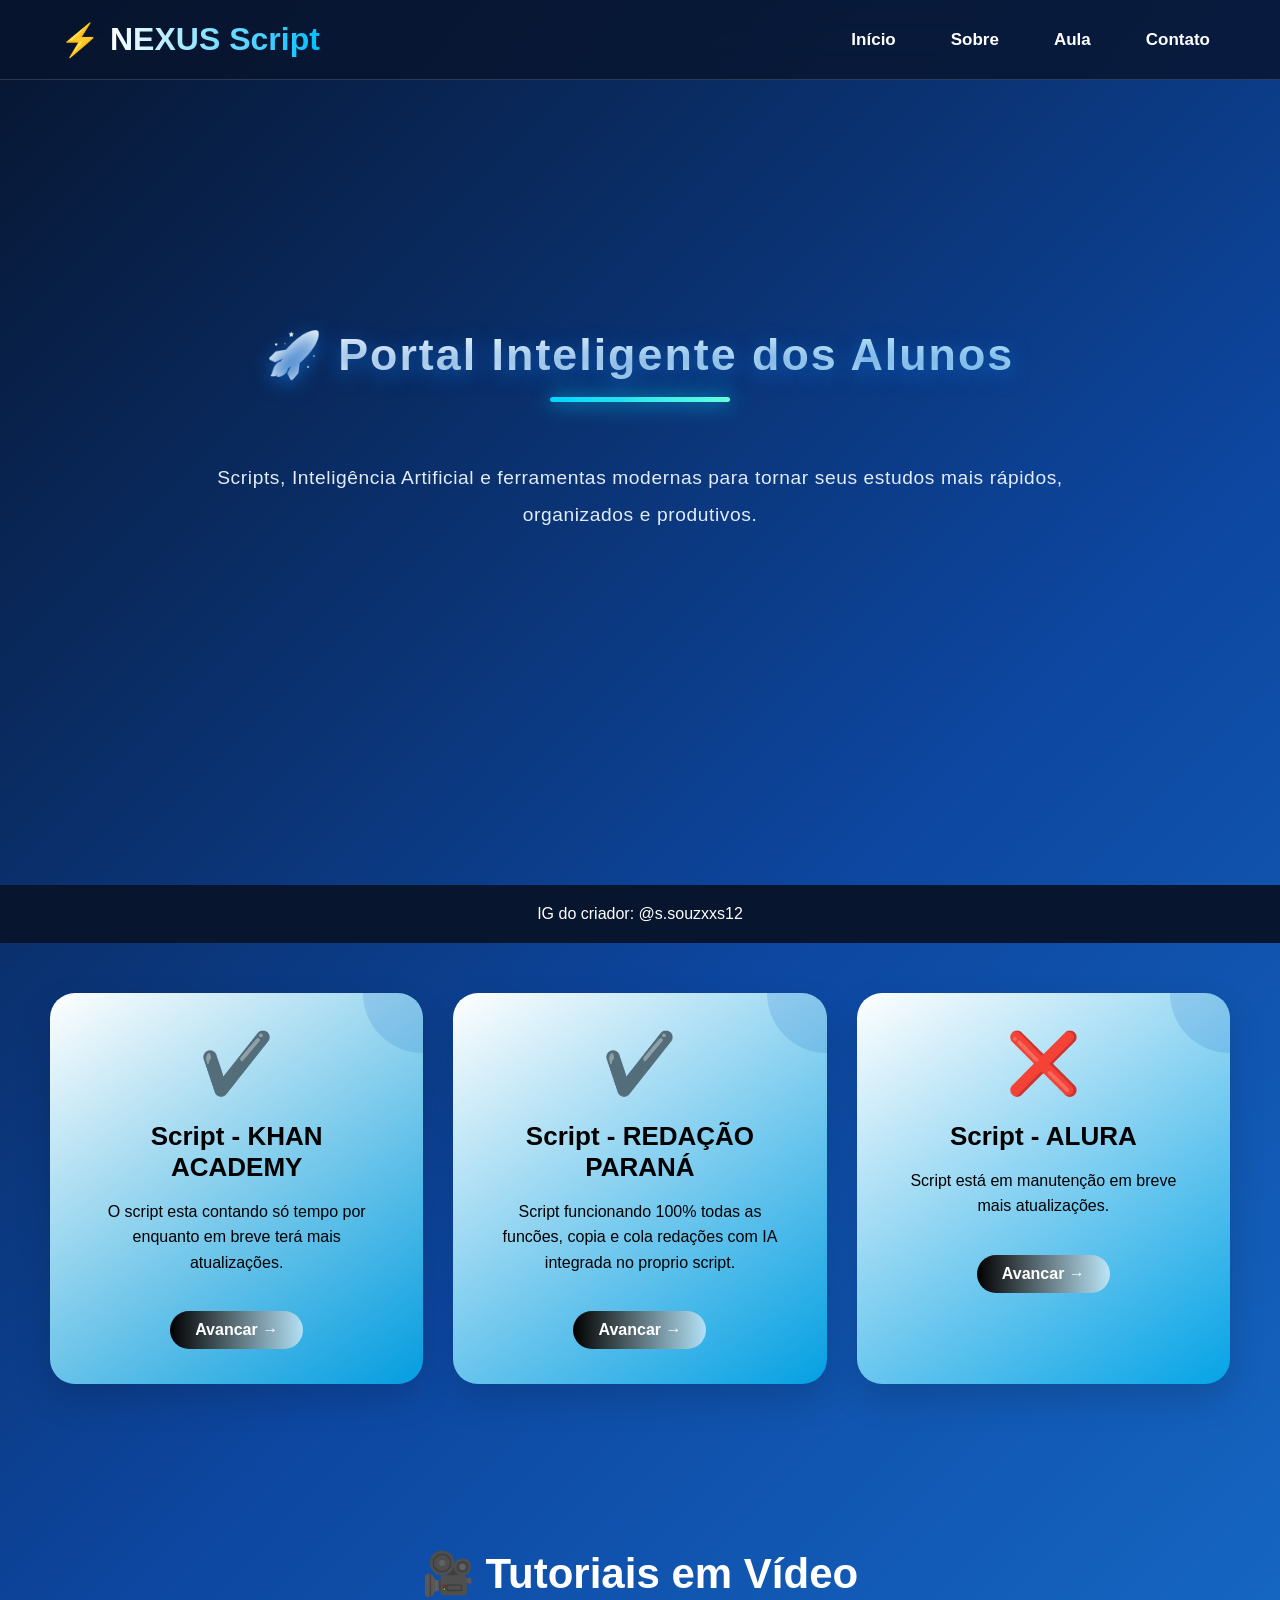
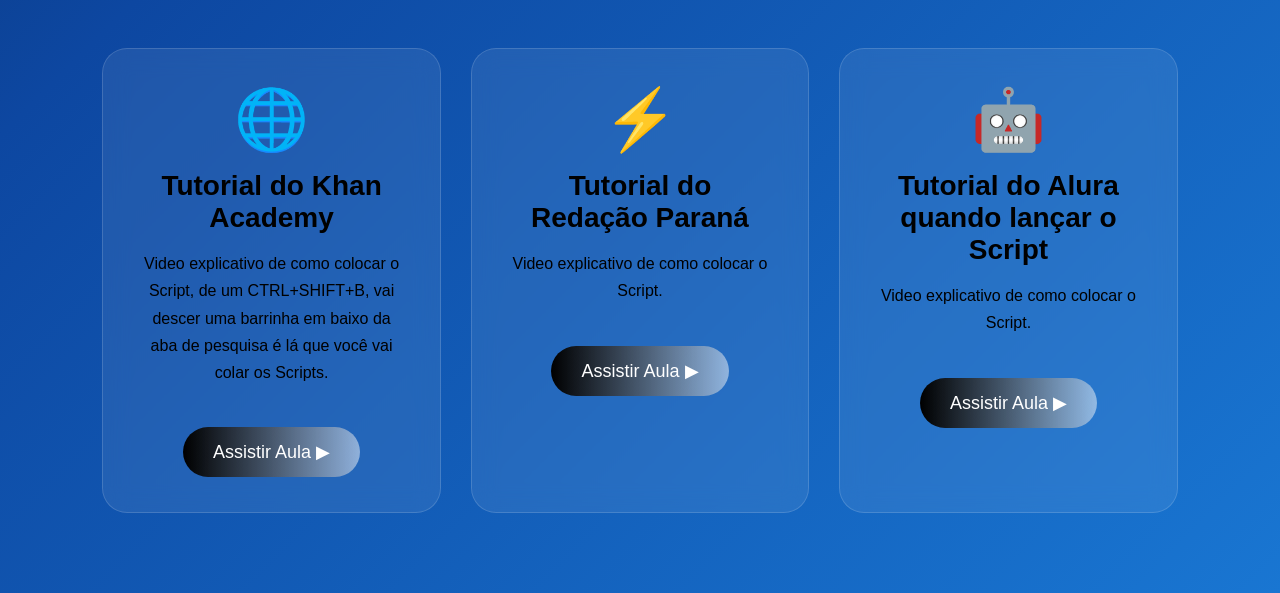
==== index.html @ b3b0631f "Add files via upload" ====
<!DOCTYPE html>
<html>
<head>
<title>Portal Inteligentes</title>
<link rel="stylesheet" href="style.css">
</head>
<body>

<header class="header">

    <div class="logo">
      ⚡​​ <span>NEXUS Script</span>
    </div>

    <nav>

        <a href="index.html">Início</a>

        <a href="sobre.html">Sobre</a>

        <a href="aula.html">Aula</a>

        <a href="contato.html">Contato</a>

    </nav>

</header>

<section class="hero">

    <h1 class="titulo">
       🚀 Portal Inteligente dos Alunos
    </h1>

    <p class="subtitulo">
        Scripts, Inteligência Artificial e ferramentas modernas para tornar seus estudos
        mais rápidos, organizados e produtivos.
    </p>

</section>

<footer>IG do criador: @s.souzxxs12</footer>

<script src="script.js"></script>
</body>
</html>

<div class="botoes-agro">

<a href="frases-khan.html" class="agro-card">

<div class="icone">✔️</div>

<h2>Script - KHAN ACADEMY</h2>

<p>
O script esta contando só tempo por enquanto
em breve terá mais atualizações.
</p>

<span>Avancar →</span>

</a>


<a href="frases-redacao.html" class="agro-card">

<div class="icone">✔️</div>

<h2>Script - REDAÇÃO PARANÁ</h2>

<p>
Script funcionando 100% todas as funcões, 
copia e cola redações com IA integrada no
proprio script.
</p>

<span>Avancar →</span>

</a>


<a href="frases-alura.html" class="agro-card">

<div class="icone">❌​</div>

<h2>Script - ALURA</h2>

<p>
Script está em manutenção em breve mais
atualizações.
</p>

<span>Avancar →</span>

</a>

</div>

<section class="videos">

    <h2>🎥 Tutoriais em Vídeo</h2>

    <div class="video-grid">

        <a href="https://www.youtube.com/watch?v=FdOSNhRBIvY"
           target="_blank"
           class="video-card">

            <div class="icone">​​🌐​</div>

            <h3>Tutorial do Khan Academy</h3>

            <p>Video explicativo de como colocar o Script,
              de um CTRL+SHIFT+B, vai descer uma barrinha em baixo
              da aba de pesquisa é lá que você vai colar os Scripts.
            </p>

            <button>Assistir Aula ▶</button>

        </a>

        <a href="https://www.youtube.com/watch?v=uco6rOtV8s8"
           target="_blank"
           class="video-card">

            <div class="icone">⚡</div>

            <h3>Tutorial do Redação Paraná</h3>

            <p>Video explicativo de como colocar o Script.</p>

            <button>Assistir Aula ▶</button>

        </a>

        <a href="https://www.youtube.com/results?search_query=engenharia+de+prompt+chatgpt"
           target="_blank"
           class="video-card">

            <div class="icone">🤖</div>

            <h3>Tutorial do Alura quando lançar o Script</h3>

            <p>Video explicativo de como colocar o Script.</p>

            <button>Assistir Aula ▶</button>

        </a>

    </div>

</section>
---- style.css ----
:root{
  --verde:#134e9f;
  --azul:#3498db;
  --bg:#6cbae2;
  --text:#000000;
  --card:#0f2db1;
  --shadow:0 10px 25px rgba(28, 12, 173, 0.26);
}

body.dark{
  --bg:#244a97;
  --text:#284e9b;
  --card:#162033;
}

body{

margin:0;

font-family:'Poppins',sans-serif;

background:
linear-gradient(135deg,#07152f,#0d3b82,#2196f3);

min-height:100vh;

color:white;

overflow-x:hidden;

}

nav a{
  color:white;
  margin:0 10px;
  text-decoration:none;
  font-weight:bold;
  position:relative;
}

nav a::after{
  content:"";
  position:absolute;
  left:0;
  bottom:-5px;
  width:0;
  height:2px;
  background:white;
  transition:0.3s;
}

nav a:hover::after{
  width:100%;
}

/* HERO */
.hero{
  height:85vh;
  background:url('imagens/banner.jpg') center/cover no-repeat;
  display:flex;
  flex-direction:column;
  justify-content:center;
  align-items:center;
  text-align:center;
  color:rgb(255, 255, 255);
  padding:20px;
  animation:fadeIn 1s ease;
}

.hero h1{
  font-size:2.8rem;
  text-shadow:0 5px 20px rgba(13, 96, 190, 0.877);
}

.hero p{
  margin-top:10px;
  font-size:1.2rem;
}

/* BOTÃO PREMIUM */
.btn{
  margin-top:15px;
  padding:12px 25px;
  border:none;
  border-radius:12px;
  cursor:pointer;
  background:linear-gradient(90deg,var(--verde),var(--azul));
  color:rgba(8, 168, 196, 0.87);
  font-weight:bold;
  transition:0.3s;
  box-shadow:var(--shadow);
}

.btn:hover{
  transform:scale(1.05);
  filter:brightness(1.1);
}

/* CARDS */
.grid{
  display:grid;
  grid-template-columns:repeat(auto-fit,minmax(260px,1fr));
  gap:20px;
  padding:40px;
}

.card{
  background:var(--card);
  padding:20px;
  border-radius:16px;
  box-shadow:var(--shadow);
  transition:0.3s;
  animation:slideUp 0.6s ease;
}

.card:hover{
  transform:translateY(-8px);
}

/* FORM */
form{
  max-width:420px;
  margin:auto;
  display:flex;
  flex-direction:column;
  gap:12px;
  padding:20px;
}

input,textarea{
  padding:12px;
  border-radius:10px;
  border:1px solid #ccc;
  outline:none;
}

/* FOOTER */
footer{
  text-align:center;
  padding:25px;
  background:#141557;
  color:white;
  margin-top:40px;
}

/* ANIMAÇÕES */
@keyframes fadeIn{
  from{opacity:0}
  to{opacity:1}
}

@keyframes slideUp{
  from{transform:translateY(30px);opacity:0}
  to{transform:translateY(0);opacity:1}
}

/* QUIZ */
.quiz-box{
  max-width:600px;
  margin:auto;
  padding:20px;
}

.progress{
  height:10px;
  background:#ddd;
  border-radius:10px;
  overflow:hidden;
  margin-bottom:20px;
}

.progress-bar{
  height:100%;
  width:0%;
  background:linear-gradient(90deg,var(--verde),var(--azul));
  transition:0.3s;
}

.option{
  display:block;
  margin:10px 0;
}

/* BOTÕES AGRO PREMIUM */

.botoes-agro{

display:grid;

grid-template-columns:repeat(auto-fit,minmax(280px,1fr));

gap:30px;

padding:50px;

}



.agro-card{

background:linear-gradient(
145deg,
#ffffff,
#00bdf7b9
);

border-radius:25px;

padding:35px;

text-align:center;

text-decoration:none;

color:var(--text);

box-shadow:0 15px 35px rgba(0,0,0,0.15);

transition:0.4s;

position:relative;

overflow:hidden;

}



.agro-card::before{

content:"";

position:absolute;

width:120px;

height:120px;

background:#2e78cc;

border-radius:50%;

top:-60px;

right:-60px;

opacity:0.2;

}



.agro-card:hover{

transform:translateY(-12px) scale(1.03);

box-shadow:0 25px 50px rgba(0,0,0,0.25);

}



.icone{

font-size:55px;

margin-bottom:15px;

}



.agro-card h2{

font-size:26px;

margin-bottom:15px;

}



.agro-card p{

font-size:16px;

line-height:1.6;

}



.agro-card span{

display:inline-block;

margin-top:20px;

background:linear-gradient(
90deg,
#000000,
#ffffff9c
);

color:white;

padding:10px 25px;

border-radius:30px;

font-weight:bold;

transition:0.3s;

}


.agro-card:hover span{

padding-left:35px;

}

/* =========================
   RESPONSIVO CELULAR
========================= */

@media (max-width:768px){

/* MENU */

nav{

flex-direction:column;

gap:15px;

text-align:center;

padding:15px;

}


nav h1{

font-size:24px;

}


nav a{

display:inline-block;

margin:5px;

font-size:14px;

}


/* HERO */

.hero{

height:70vh;

padding:20px;

}


.hero h1{

font-size:32px;

line-height:1.2;

}


.hero p{

font-size:16px;

}



/* BOTÕES */

.btn{

padding:10px 18px;

font-size:14px;

}



/* CARDS */

.grid{

grid-template-columns:1fr;

padding:20px;

}


.card{

padding:18px;

}


/* TITULOS */

h2{

font-size:24px;

}


h3{

font-size:20px;

}


/* FORMULÁRIO */

form{

width:90%;

}



/* CHAT IA */

.chat-container{

width:95%;

margin:20px auto;

}


.chat-box{

height:350px;

}



/* FOOTER */

footer{

font-size:14px;

padding:20px;

}

}

.frases{

max-width:900px;

margin:auto;

padding:40px;

}


.frase{

background:rgb(0, 0, 0);

padding:25px;

margin-bottom:20px;

border-radius:15px;

box-shadow:0 10px 20px rgba(0,0,0,.15);

display:flex;

justify-content:space-between;

align-items:center;

gap:20px;

}


.frase p{

font-size:18px;

margin:0;

flex:1;

}


.frase button{

padding:12px 25px;

border:none;

border-radius:30px;

background:linear-gradient(90deg,#f0f0f0,#3b1bed);

color:white;

cursor:pointer;

font-weight:bold;

transition:.3s;

}


.frase button:hover{

transform:scale(1.05);

}

.pagina-frases{

font-family:'Poppins',sans-serif;

background:linear-gradient(135deg,#07162f,#0c2d63,#0e4ea3);

min-height:100vh;

margin:0;

color:white;

}


.topo{

text-align:center;

padding:50px;

}


.topo h1{

font-size:40px;

margin-bottom:10px;

}


.topo input{

width:350px;

max-width:90%;

padding:15px;

border:none;

border-radius:40px;

font-size:16px;

outline:none;

}


#lista-frases{

max-width:1000px;

margin:auto;

padding:30px;

display:grid;

gap:25px;

}


.frase-card{

background:rgba(255,255,255,.08);

backdrop-filter:blur(20px);

border:1px solid rgba(255,255,255,.15);

padding:30px;

border-radius:25px;

display:flex;

justify-content:space-between;

align-items:center;

transition:.3s;

}


.frase-card:hover{

transform:translateY(-8px);

box-shadow:0 20px 40px rgba(0,0,0,.35);

}


.texto-frase{

font-size:18px;

width:70%;

}


.frase-card button{

background:linear-gradient(90deg,#000000,#2196f3);

border:none;

padding:15px 30px;

border-radius:40px;

color:white;

font-weight:bold;

cursor:pointer;

transition:.3s;

}


.frase-card button:hover{

transform:scale(1.08);

}


#toast{

position:fixed;

bottom:30px;

right:30px;

background:#0d1d0c;

padding:15px 25px;

border-radius:30px;

display:none;

font-weight:bold;

}

/* ===========================
   BOTÃO VOLTAR PARA HOME
=========================== */

.voltar-home{
    padding:20px;
}

.btn-home{
    display:inline-flex;
    align-items:center;
    gap:10px;

    background:linear-gradient(135deg,#00c853,#2196f3);

    color:white;

    text-decoration:none;

    padding:14px 28px;

    border-radius:50px;

    font-size:16px;

    font-weight:bold;

    transition:.3s;

    box-shadow:0 8px 20px rgba(0,0,0,.25);
}

.btn-home:hover{

    transform:translateY(-4px);

    background:linear-gradient(135deg,#2196f3,#00c853);

    box-shadow:0 12px 25px rgba(33,150,243,.4);

}

/* ===========================
   BOTÃO VOLTAR
=========================== */

.voltar-container{
    padding:20px 40px;
}

.btn-voltar{
    display:inline-flex;
    align-items:center;
    gap:10px;

    padding:14px 28px;

    background:linear-gradient(135deg,#010503,#2196f3);

    color:#fff;

    text-decoration:none;

    border-radius:50px;

    font-size:17px;

    font-weight:600;

    box-shadow:0 8px 20px rgba(0,0,0,.25);

    transition:.3s;
}

.btn-voltar:hover{

    transform:translateY(-4px);

    box-shadow:0 12px 30px rgba(33,150,243,.45);

    background:linear-gradient(135deg,#2196f3,#00c853);

}

.quiz{

max-width:850px;

margin:50px auto;

padding:40px;

border-radius:30px;

background:rgba(255,255,255,.08);

backdrop-filter:blur(18px);

border:1px solid rgba(255,255,255,.18);

box-shadow:0 25px 60px rgba(0,0,0,.35);

}

.progress{

height:18px;

background:#ffffff22;

border-radius:50px;

overflow:hidden;

margin-bottom:30px;

}

.progress-bar{

height:100%;

background:linear-gradient(90deg,#00ff88,#00bfff);

transition:.4s;

}

.info{

display:flex;

justify-content:space-between;

margin-bottom:25px;

font-size:18px;

font-weight:bold;

}

h2{

font-size:34px;

margin-bottom:30px;

}

.option{

width:100%;

padding:18px;

margin:15px 0;

border:none;

border-radius:18px;

font-size:18px;

font-weight:600;

cursor:pointer;

background:linear-gradient(90deg,#1565c0,#42a5f5);

color:white;

transition:.3s;

}

.option:hover{

transform:translateY(-5px);

box-shadow:0 15px 30px rgba(33,150,243,.5);

}

.correct{

background:#00c853!important;

}


.wrong{

background:#e53935!important;

}

/*==========================
        HEADER
==========================*/

.header{

position:fixed;

top:0;

left:0;

width:100%;

height:80px;

display:flex;

justify-content:space-between;

align-items:center;

padding:0 60px;

background:rgba(8,20,46,.80);

backdrop-filter:blur(18px);

border-bottom:1px solid rgba(255,255,255,.15);

z-index:999;

box-sizing:border-box;

}

.logo{

font-size:32px;


font-weight:700;

color:#fff;

display:flex;

align-items:center;

gap:10px;

}

.logo span{

    background:linear-gradient(90deg,#ffffff,#00bfff);

    background-clip:text;
    -webkit-background-clip:text;

    color:transparent;
    -webkit-text-fill-color:transparent;

}

.header nav{

display:flex;

gap:35px;

}

.header nav a{

text-decoration:none;

color:white;

font-size:17px;

font-weight:600;

position:relative;

transition:.3s;

}

.header nav a::after{

content:"";

position:absolute;

bottom:-8px;

left:0;

width:0;

height:3px;

background:#00ff88;

transition:.3s;

}

.header nav a:hover{

color:#00ff88;

}

.header nav a:hover::after{

width:100%;

}

.dark-btn{

width:48px;

height:48px;

border:none;


border-radius:50%;

background:linear-gradient(135deg,#ffffff,#2196f3);

color:white;

font-size:22px;

cursor:pointer;

transition:.3s;

}

.dark-btn:hover{

transform:rotate(180deg) scale(1.1);

box-shadow:0 0 20px #2196f3;

}

/* =========================
   MODO ESCURO
========================= */

body.dark{
    background:#081421;
    color:white;
}

body.dark header{
    background:#0b1d2e;
}

body.dark .card{
    background:#10263d;
    color:white;
}

body.dark nav a{
    color:white;
}

body.dark footer{
    background:#05111c;
}

/*=========================
        RANKING
==========================*/

.ranking{

margin:60px auto;

max-width:900px;

padding:35px;

background:rgba(255,255,255,.08);

backdrop-filter:blur(18px);

border-radius:25px;

box-shadow:0 15px 35px rgba(0,0,0,.25);

}

.ranking h2{

text-align:center;

margin-bottom:30px;

color:#00ff88;

font-size:32px;

}

table{

width:100%;

border-collapse:collapse;

overflow:hidden;

border-radius:15px;

}

th{

background:#00b894;

color:white;

padding:18px;

font-size:18px;

}

td{

padding:16px;

text-align:center;

background:rgba(255,255,255,.07);

color:white;

}

tr:nth-child(even){

background:rgba(255,255,255,.04);

}

tr:hover{

background:rgba(0,255,136,.15);

}

.bannerQuiz{

padding:100px 20px;

text-align:center;

background:linear-gradient(135deg,#0b3d91,#1565c0,#42a5f5);

color:white;

}

.bannerQuiz h2{

font-size:55px;

margin-bottom:20px;

}

.bannerQuiz p{

font-size:22px;

max-width:700px;

margin:auto;

line-height:1.8;

}

.cardsQuiz{

display:grid;

grid-template-columns:repeat(auto-fit,minmax(250px,1fr));

gap:30px;

padding:60px;

}

.cardQuiz{

background:rgba(25, 113, 212, 0.781);

padding:35px;

border-radius:25px;

box-shadow:0 15px 30px rgba(0,0,0,.2);

transition:.4s;

}

.cardQuiz:hover{

transform:translateY(-10px);

}

.cardQuiz h3{

color:#000000d0;

margin-bottom:20px;

}

.informacoes{

padding:60px;

text-align:center;

}

.informacoes ul{

list-style:none;

padding:0;

font-size:20px;

line-height:2.2;

}

.botoesQuiz{

text-align:center;

margin:50px;

}

.btnJogar{

background:linear-gradient(90deg,#f5f5f5,#2196f3);

padding:18px 45px;

color:white;

text-decoration:none;

font-size:22px;

border-radius:50px;

font-weight:bold;

transition:.3s;

}

.btnJogar:hover{

transform:scale(1.08);

box-shadow:0 15px 35px rgba(33,150,243,.4);

}

body{

margin:0;

font-family:Poppins,sans-serif;

background:linear-gradient(135deg,#07152f,#0d47a1,#1976d2);

color:white;

}

.quiz-header{

display:flex;

justify-content:space-between;

align-items:center;

padding:20px 60px;

background:rgba(255,255,255,.08);

backdrop-filter:blur(15px);

}

.btn-home{

background:#0b3b96d7;

padding:12px 25px;

border-radius:40px;

color:white;

text-decoration:none;

}

.quiz-box{

width:90%;

max-width:900px;

margin:40px auto;

padding:40px;

border-radius:25px;

background:rgba(255,255,255,.08);

backdrop-filter:blur(18px);

}

.topo{

display:flex;

justify-content:space-between;

margin-bottom:25px;

font-weight:bold;

font-size:18px;

}

.progress{

height:18px;

background:#ffffff22;

border-radius:30px;

overflow:hidden;

margin-bottom:30px;

}

.barra{

height:100%;

width:0;

background:linear-gradient(90deg,#fafafa,#00bfff);

transition:.5s;

}

#pergunta{

margin-bottom:30px;

font-size:30px;

}

.alternativa{

display:block;

width:100%;

padding:18px;

margin:15px 0;

border:none;

border-radius:18px;

font-size:18px;

cursor:pointer;

background:#1565c0;

color:white;

transition:.3s;

}

.alternativa:hover{

transform:translateY(-5px);

background:#1e88e5;

}

.btn-next{

margin-top:25px;

padding:18px 40px;

border:none;

border-radius:50px;

background:#061e8ac9;

color:white;

font-size:18px;

cursor:pointer;

}

.resultado{

text-align:center;

padding:50px;

}

.ranking{

max-width:900px;

margin:60px auto;

background:rgba(255,255,255,.08);

padding:30px;

border-radius:20px;

}

table{

width:100%;

border-collapse:collapse;

}

th,td{

padding:15px;

text-align:center;

}

th{

background:#00b894;

}

td{

background:rgba(255,255,255,.05);

}

.frases{

max-width:900px;

margin:auto;

padding:40px;

}

.voltar {
    position: relative;
    display: inline-block;
    padding: 15px 30px;
    background: linear-gradient(45deg, #ffffff, #1136af);
    color: white;
    font-weight: bold;
    text-decoration: none;
    border-radius: 30px;
    overflow: hidden;
    transition: 0.4s;
    box-shadow: 0 0 15px #0508c598;
}

.voltar:hover {
    transform: scale(1.1);
    box-shadow: 
    0 0 20px #0030b6,
    0 0 40px #ffffff;
}

/* Transição ao sair da página */
.fade-out {
    animation: desaparecer 0.8s forwards;
}

@keyframes desaparecer {

    0% {
        opacity: 1;
        filter: blur(1);
        transform: scale(1);
    }

    100% {
        opacity: 0;
        filter: blur(10px);
        transform: scale(1.05);
    }
}


/* Partículas verdes */
.particulas span {
    position: fixed;
    width: 8px;
    height: 8px;
    background: #060707a8;
    border-radius: 50%;
    animation: subir 5s infinite;
    opacity: 0.7;
}


@keyframes subir {

    from {
        transform: translateY(100vh);
    }

    to {
        transform: translateY(-10vh);
    }

}

.hero{
    display:flex;
    flex-direction:column;
    justify-content:center;
    align-items:center;
    min-height:75vh;
    text-align:center;
    padding:40px;
}

.titulo{

    font-family:'Poppins',sans-serif;

    font-size:clamp(3rem,6vw,5rem);

    font-weight:800;

    line-height:1.1;

    letter-spacing:2px;

    background:linear-gradient(
    90deg,
    #ffffff,
    #b3e5fc,
    #64b5f6,
    #ffffff);

    background-size:300%;

    -webkit-background-clip:text;
    background-clip:text;

    -webkit-text-fill-color:transparent;

    animation:brilho 6s linear infinite;

    text-shadow:
    0 0 20px rgba(0,150,255,.4),
    0 0 40px rgba(0,150,255,.2);

    margin-bottom:30px;

}

.subtitulo{

    max-width:900px;

    font-size:1.5rem;

    color:#eef6ff;

    line-height:1.9;

    font-weight:300;

    letter-spacing:.6px;

    opacity:.95;

    animation:fadeUp 1.5s ease;

}

@keyframes brilho{

0%{
background-position:0%;
}

100%{
background-position:300%;
}

}

@keyframes fadeUp{

from{

opacity:0;

transform:translateY(40px);

}

to{

opacity:1;

transform:translateY(0);

}

}

.titulo:hover{

transform:scale(1.03);

transition:.4s;

filter:drop-shadow(0 0 25px #4fc3f7);

cursor:default;

}

.titulo::after{

content:"";

display:block;

width:180px;

height:5px;

margin:18px auto;

border-radius:50px;

background:linear-gradient(90deg,#00d4ff,#64ffda);

box-shadow:0 0 20px #00d4ff;

}

.bannerSobre{

padding:120px 30px;

text-align:center;

background:linear-gradient(135deg,#0b2d66,#1565c0,#42a5f5);

color:rgb(255, 255, 255);

}

.bannerSobre h1{

font-size:55px;

margin-bottom:20px;

font-weight:800;

}

.bannerSobre p{

font-size:22px;

max-width:900px;

margin:auto;

line-height:1.8;

}

.sobreContainer{

display:grid;

grid-template-columns:repeat(auto-fit,minmax(320px,1fr));

gap:30px;

padding:70px;

}

.cardSobre{

background:rgb(21, 11, 161);

padding:35px;

border-radius:25px;

box-shadow:0 15px 35px rgba(0,0,0,.15);

transition:.4s;

}

.cardSobre:hover{

transform:translateY(-10px);

}

.cardSobre h2{

color:#ffffff;

margin-bottom:20px;

}

.cardSobre ul{

padding-left:20px;

line-height:2;

}

.tecnologias{

display:flex;

gap:10px;

flex-wrap:wrap;

margin-top:20px;

}

.tecnologias span{

background:#1565c0;

color:rgb(255, 255, 255);

padding:10px 18px;

border-radius:30px;

font-weight:600;

}

.estatisticas{

display:grid;

grid-template-columns:repeat(auto-fit,minmax(180px,1fr));

text-align:center;

padding:70px;

background:#0463bd;

}

.estatisticas h2{

font-size:55px;

color:#ffffff;

margin-bottom:10px;

}

.final{

padding:100px 30px;

text-align:center;

background:linear-gradient(135deg,#0d47a1,#1976d2);

color:rgb(255, 255, 255);

}

.final h2{

font-size:45px;

margin-bottom:20px;

}

.final p{

max-width:800px;

margin:auto;

font-size:20px;

line-height:1.8;

margin-bottom:40px;

}

.btnVoltar{

background:white;

color:#000000;

padding:18px 40px;

text-decoration:none;

font-weight:bold;

border-radius:50px;

transition:.3s;

}

.btnVoltar:hover{

background:#00c853;

color:white;

}

footer{

background:#07152f;

color:white;

text-align:center;

padding:20px;

}

.contato{

max-width:700px;

margin:60px auto;

padding:40px;

background:rgba(0, 0, 0, 0.534);

border-radius:20px;

box-shadow:0 15px 30px rgba(0,0,0,.2);

text-align:center;

}

.contato input,
.contato textarea{

width:100%;

padding:16px;

margin:15px 0;

border:none;

border-radius:12px;

background:#13010138;

font-size:17px;

}

.contato button{

width:100%;

padding:18px;

border:none;

border-radius:40px;

background:linear-gradient(90deg,#ffffff,#2196f3);

color:rgb(0, 0, 0);

font-size:20px;

cursor:pointer;

transition:.3s;

}

.contato button:hover{

transform:scale(1.03);

}

.voltar{

display:inline-block;

margin-top:25px;

text-decoration:none;

font-weight:bold;

color:#020e1b;

}

.videos{

padding:80px 8%;

text-align:center;

}

.videos h2{

font-size:42px;

margin-bottom:50px;

color:white;

}

.video-grid{

display:grid;

grid-template-columns:repeat(auto-fit,minmax(300px,1fr));

gap:30px;

}

.video-card{

background:rgba(255,255,255,.08);

backdrop-filter:blur(12px);

border-radius:25px;

padding:35px;

text-decoration:none;

color:rgb(0, 0, 0);

transition:.4s;

border:1px solid rgba(255,255,255,.15);

}

.video-card:hover{

transform:translateY(-12px);

box-shadow:0 15px 40px rgba(0,180,255,.45);

}

.icone{

font-size:60px;

margin-bottom:15px;

}

.video-card h3{

font-size:28px;

margin:15px 0;

}

.video-card p{

color:#000000;

line-height:1.7;

}

.video-card button{

margin-top:25px;

padding:14px 30px;

border:none;

border-radius:40px;

background:linear-gradient(90deg,#000000,#fdfdfd7e);

color:white;

font-size:18px;

cursor:pointer;

transition:.3s;

}

.video-card button:hover{

transform:scale(1.05);

}
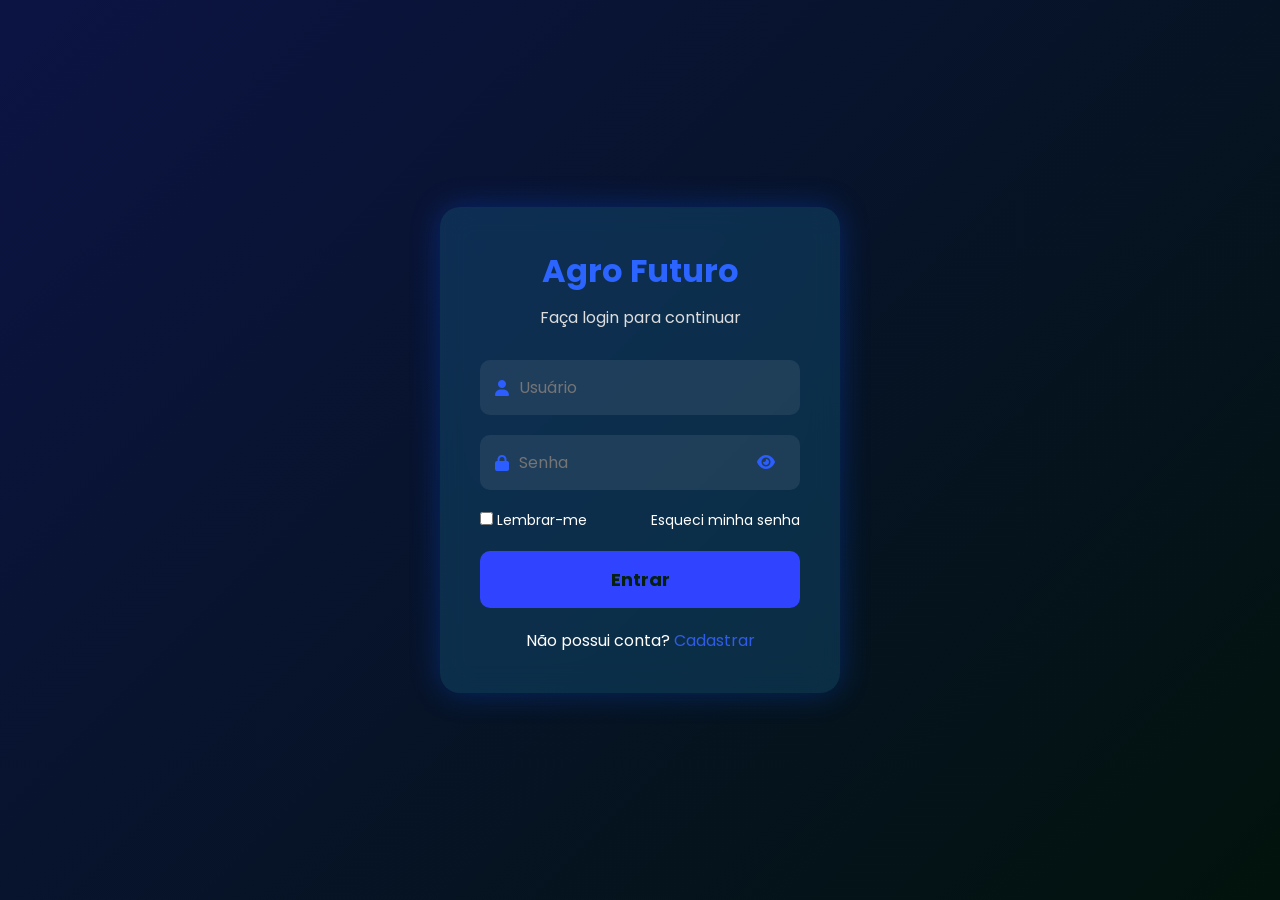
==== commit 3be14aca: "Add files via upload" ====
--- a/index.html
+++ b/index.html
@@ -1,153 +1,84 @@
 <!DOCTYPE html>
-<html>
+<html lang="pt-BR">
 <head>
-<title>Portal Inteligentes</title>
-<link rel="stylesheet" href="style.css">
+<meta charset="UTF-8">
+<meta name="viewport" content="width=device-width, initial-scale=1.0">
+
+<title>Login | Agro Futuro</title>
+
+<link rel="stylesheet" href="login.css">
+
+<link rel="preconnect" href="https://fonts.googleapis.com">
+<link href="https://fonts.googleapis.com/css2?family=Poppins:wght@300;400;600;700&display=swap" rel="stylesheet">
+
+<link rel="stylesheet"
+href="https://cdnjs.cloudflare.com/ajax/libs/font-awesome/6.5.2/css/all.min.css">
 </head>
+
 <body>
 
-<header class="header">
+<div class="background"></div>
 
-    <div class="logo">
-      ⚡​​ <span>NEXUS Script</span>
-    </div>
+<div class="login-box">
 
-    <nav>
+<h1>Agro Futuro</h1>
 
-        <a href="index.html">Início</a>
+<p>Faça login para continuar</p>
 
-        <a href="sobre.html">Sobre</a>
+<form id="loginForm">
 
-        <a href="aula.html">Aula</a>
+<div class="input-box">
+<i class="fa-solid fa-user"></i>
+<input type="text" id="usuario" placeholder="Usuário" required>
+</div>
 
-        <a href="contato.html">Contato</a>
+<div class="input-box">
+<i class="fa-solid fa-lock"></i>
+<input type="password" id="senha" placeholder="Senha" required>
 
-    </nav>
+<span id="mostrarSenha">
+<i class="fa-solid fa-eye"></i>
+</span>
 
-</header>
+</div>
 
-<section class="hero">
+<div class="opcoes">
 
-    <h1 class="titulo">
-       🚀 Portal Inteligente dos Alunos
-    </h1>
+<label>
 
-    <p class="subtitulo">
-        Scripts, Inteligência Artificial e ferramentas modernas para tornar seus estudos
-        mais rápidos, organizados e produtivos.
-    </p>
+<input type="checkbox">
 
-</section>
+Lembrar-me
 
-<footer>IG do criador: @s.souzxxs12</footer>
+</label>
 
-<script src="script.js"></script>
-</body>
-</html>
+<a href="#">Esqueci minha senha</a>
 
-<div class="botoes-agro">
+</div>
 
-<a href="frases-khan.html" class="agro-card">
+<button type="submit">
 
-<div class="icone">✔️</div>
+Entrar
 
-<h2>Script - KHAN ACADEMY</h2>
+</button>
 
-<p>
-O script esta contando só tempo por enquanto
-em breve terá mais atualizações.
-</p>
+</form>
 
-<span>Avancar →</span>
+<div class="cadastro">
 
-</a>
+Não possui conta?
 
+<a href="cadastro.html">
 
-<a href="frases-redacao.html" class="agro-card">
-
-<div class="icone">✔️</div>
-
-<h2>Script - REDAÇÃO PARANÁ</h2>
-
-<p>
-Script funcionando 100% todas as funcões, 
-copia e cola redações com IA integrada no
-proprio script.
-</p>
-
-<span>Avancar →</span>
-
-</a>
-
-
-<a href="frases-alura.html" class="agro-card">
-
-<div class="icone">❌​</div>
-
-<h2>Script - ALURA</h2>
-
-<p>
-Script está em manutenção em breve mais
-atualizações.
-</p>
-
-<span>Avancar →</span>
+Cadastrar
 
 </a>
 
 </div>
 
-<section class="videos">
+</div>
 
-    <h2>🎥 Tutoriais em Vídeo</h2>
+<script src="login.js"></script>
 
-    <div class="video-grid">
-
-        <a href="https://www.youtube.com/watch?v=FdOSNhRBIvY"
-           target="_blank"
-           class="video-card">
-
-            <div class="icone">​​🌐​</div>
-
-            <h3>Tutorial do Khan Academy</h3>
-
-            <p>Video explicativo de como colocar o Script,
-              de um CTRL+SHIFT+B, vai descer uma barrinha em baixo
-              da aba de pesquisa é lá que você vai colar os Scripts.
-            </p>
-
-            <button>Assistir Aula ▶</button>
-
-        </a>
-
-        <a href="https://www.youtube.com/watch?v=uco6rOtV8s8"
-           target="_blank"
-           class="video-card">
-
-            <div class="icone">⚡</div>
-
-            <h3>Tutorial do Redação Paraná</h3>
-
-            <p>Video explicativo de como colocar o Script.</p>
-
-            <button>Assistir Aula ▶</button>
-
-        </a>
-
-        <a href="https://www.youtube.com/results?search_query=engenharia+de+prompt+chatgpt"
-           target="_blank"
-           class="video-card">
-
-            <div class="icone">🤖</div>
-
-            <h3>Tutorial do Alura quando lançar o Script</h3>
-
-            <p>Video explicativo de como colocar o Script.</p>
-
-            <button>Assistir Aula ▶</button>
-
-        </a>
-
-    </div>
-
-</section>+</body>
+</html>
--- a/login.css
+++ b/login.css
@@ -0,0 +1,186 @@
+*{
+margin:0;
+padding:0;
+box-sizing:border-box;
+font-family:Poppins,sans-serif;
+}
+
+body{
+
+height:100vh;
+
+display:flex;
+
+justify-content:center;
+
+align-items:center;
+
+background:#071b13;
+
+overflow:hidden;
+
+}
+
+.background{
+
+position:absolute;
+
+width:100%;
+
+height:100%;
+
+background:
+
+linear-gradient(135deg,#0c1444,#02130d);
+
+}
+
+.login-box{
+
+position:relative;
+
+width:400px;
+
+padding:40px;
+
+border-radius:20px;
+
+background:rgba(26, 101, 145, 0.336);
+
+backdrop-filter:blur(15px);
+
+box-shadow:0 0 30px rgba(0, 89, 255, 0.3);
+
+text-align:center;
+
+color:white;
+
+}
+
+.login-box h1{
+
+color:#2c64ff;
+
+margin-bottom:10px;
+
+}
+
+.login-box p{
+
+margin-bottom:30px;
+
+color:#ddd;
+
+}
+
+.input-box{
+
+display:flex;
+
+align-items:center;
+
+background:rgba(255,255,255,.08);
+
+padding:15px;
+
+margin-bottom:20px;
+
+border-radius:10px;
+
+}
+
+.input-box i{
+
+color:#2c5dff;
+
+margin-right:10px;
+
+}
+
+.input-box input{
+
+width:100%;
+
+border:none;
+
+outline:none;
+
+background:none;
+
+color:white;
+
+font-size:16px;
+
+}
+
+#mostrarSenha{
+
+cursor:pointer;
+
+}
+
+.opcoes{
+
+display:flex;
+
+justify-content:space-between;
+
+font-size:14px;
+
+margin-bottom:20px;
+
+}
+
+.opcoes a{
+
+color:#ffffff;
+
+text-decoration:none;
+
+}
+
+button{
+
+width:100%;
+
+padding:15px;
+
+border:none;
+
+border-radius:10px;
+
+font-size:18px;
+
+font-weight:bold;
+
+cursor:pointer;
+
+background:#3044ff;
+
+color:#072111;
+
+transition:.3s;
+
+}
+
+button:hover{
+
+transform:translateY(-3px);
+
+box-shadow:0 0 20px #2c4af5;
+
+}
+
+.cadastro{
+
+margin-top:20px;
+
+}
+
+.cadastro a{
+
+color:#315ce9fb;
+
+text-decoration:none;
+
+}
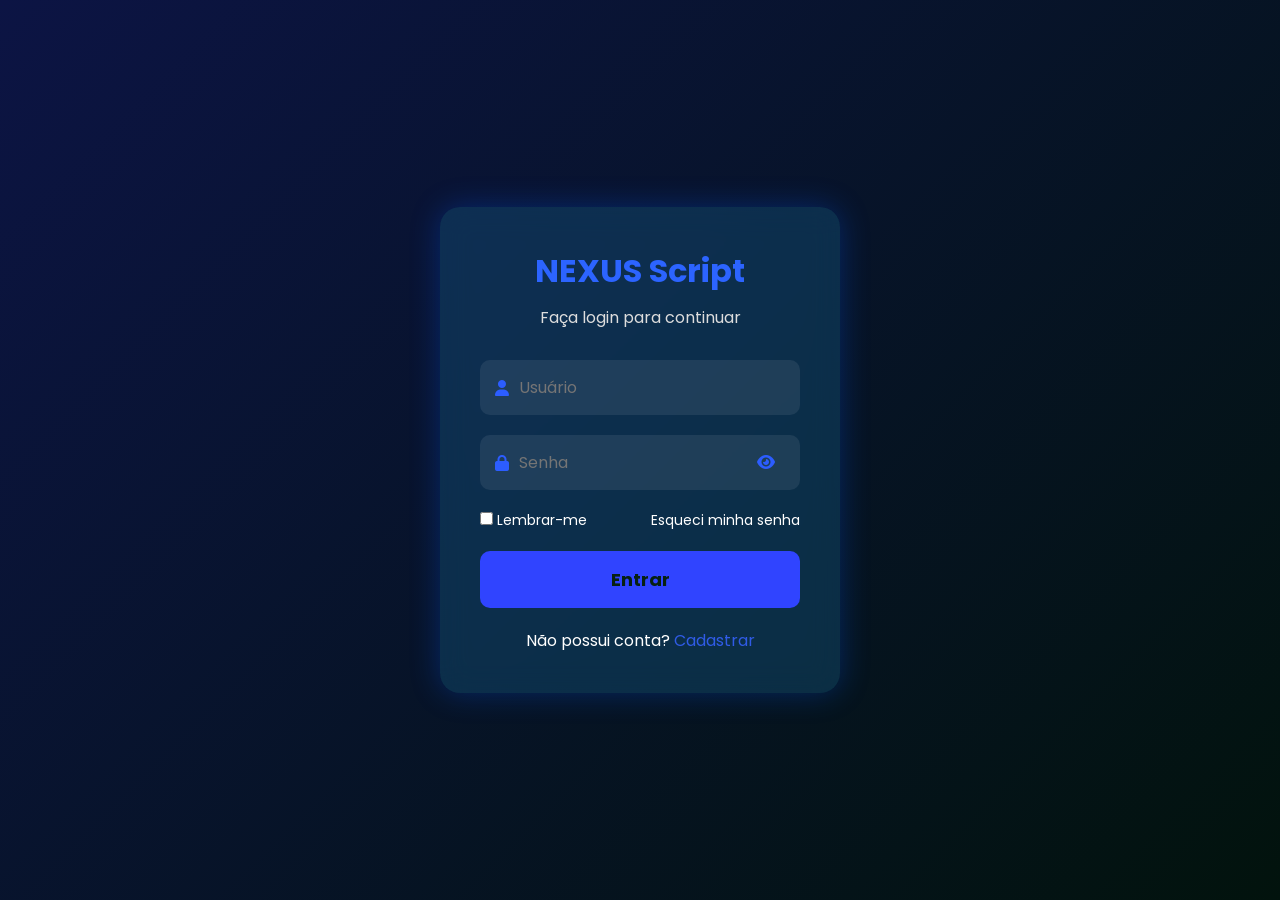
==== commit 6827c874: "Change title and header from Agro Futuro to NEXUS Script" ====
--- a/index.html
+++ b/index.html
@@ -4,7 +4,7 @@
 <meta charset="UTF-8">
 <meta name="viewport" content="width=device-width, initial-scale=1.0">
 
-<title>Login | Agro Futuro</title>
+<title>Login | NEXUS Script</title>
 
 <link rel="stylesheet" href="login.css">
 
@@ -21,7 +21,7 @@
 
 <div class="login-box">
 
-<h1>Agro Futuro</h1>
+<h1>NEXUS Script</h1>
 
 <p>Faça login para continuar</p>
 
@@ -81,4 +81,4 @@
 <script src="login.js"></script>
 
 </body>
-</html>+</html>
